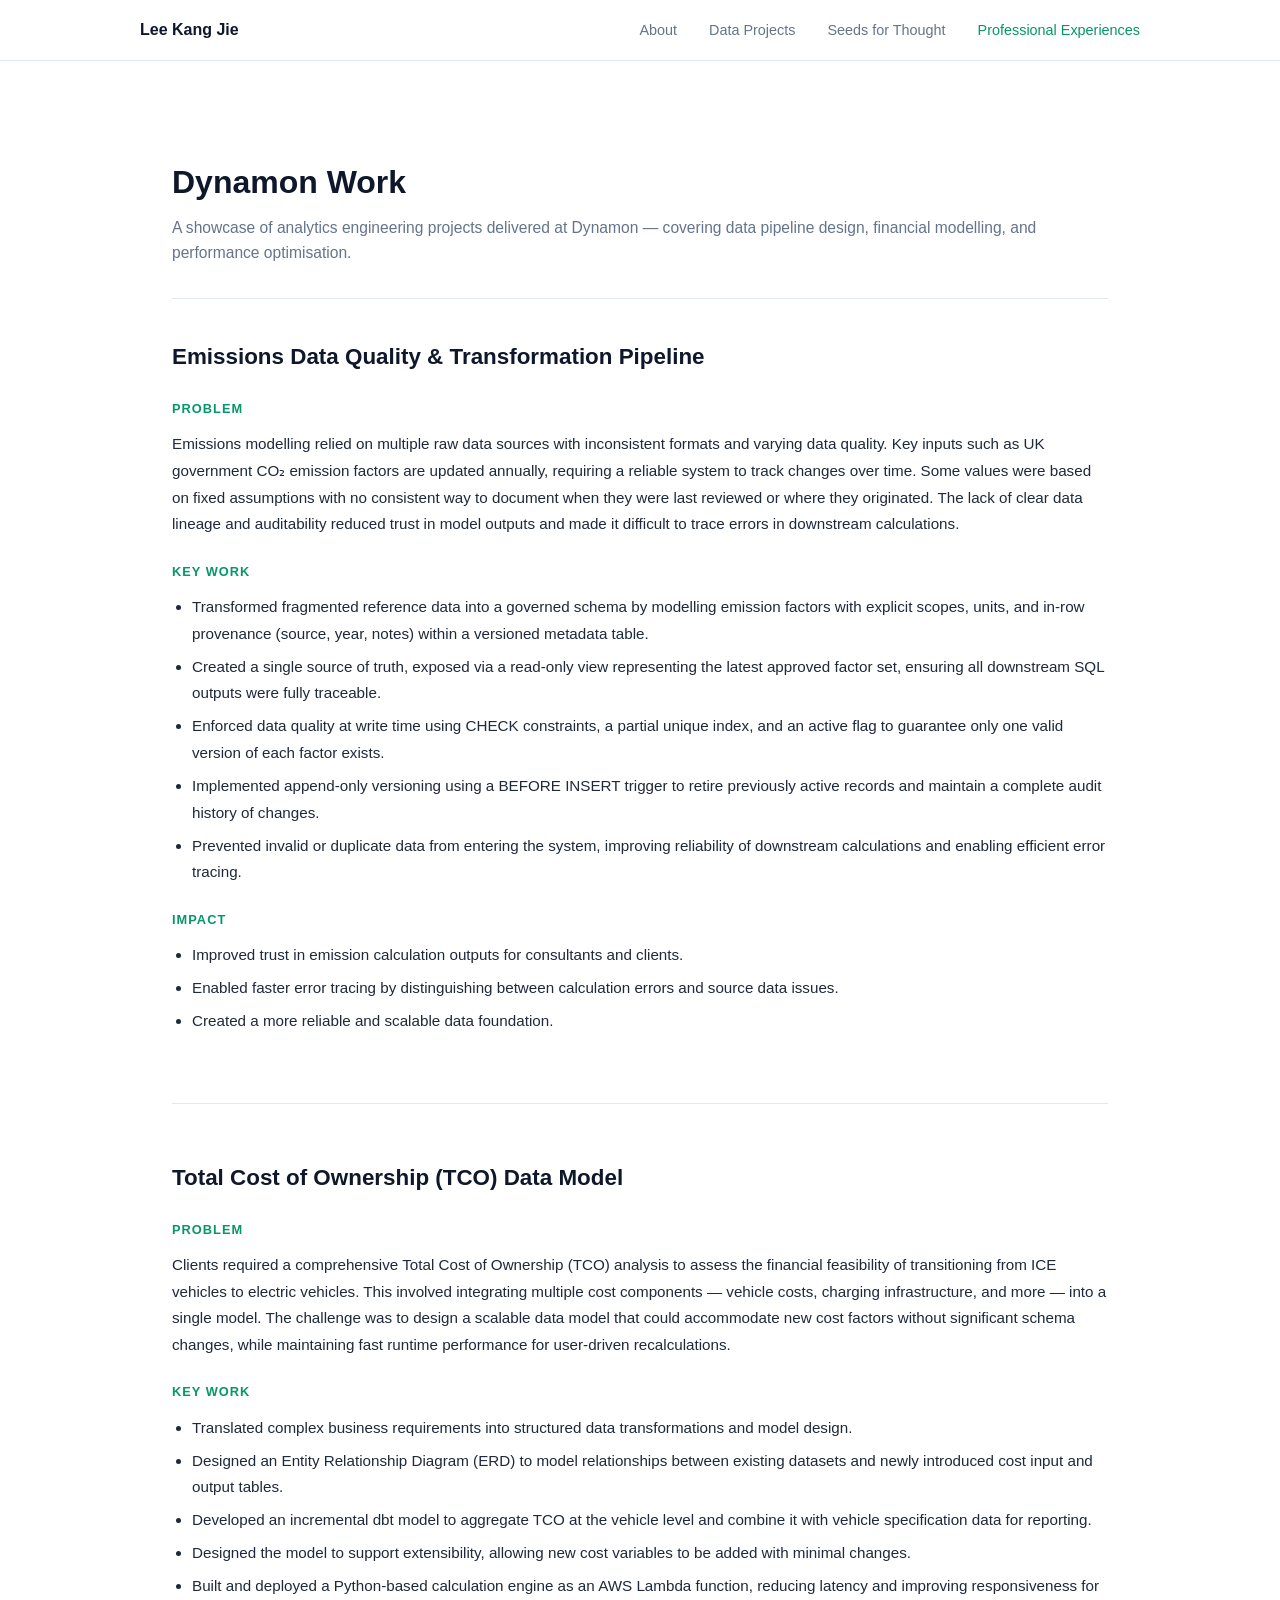
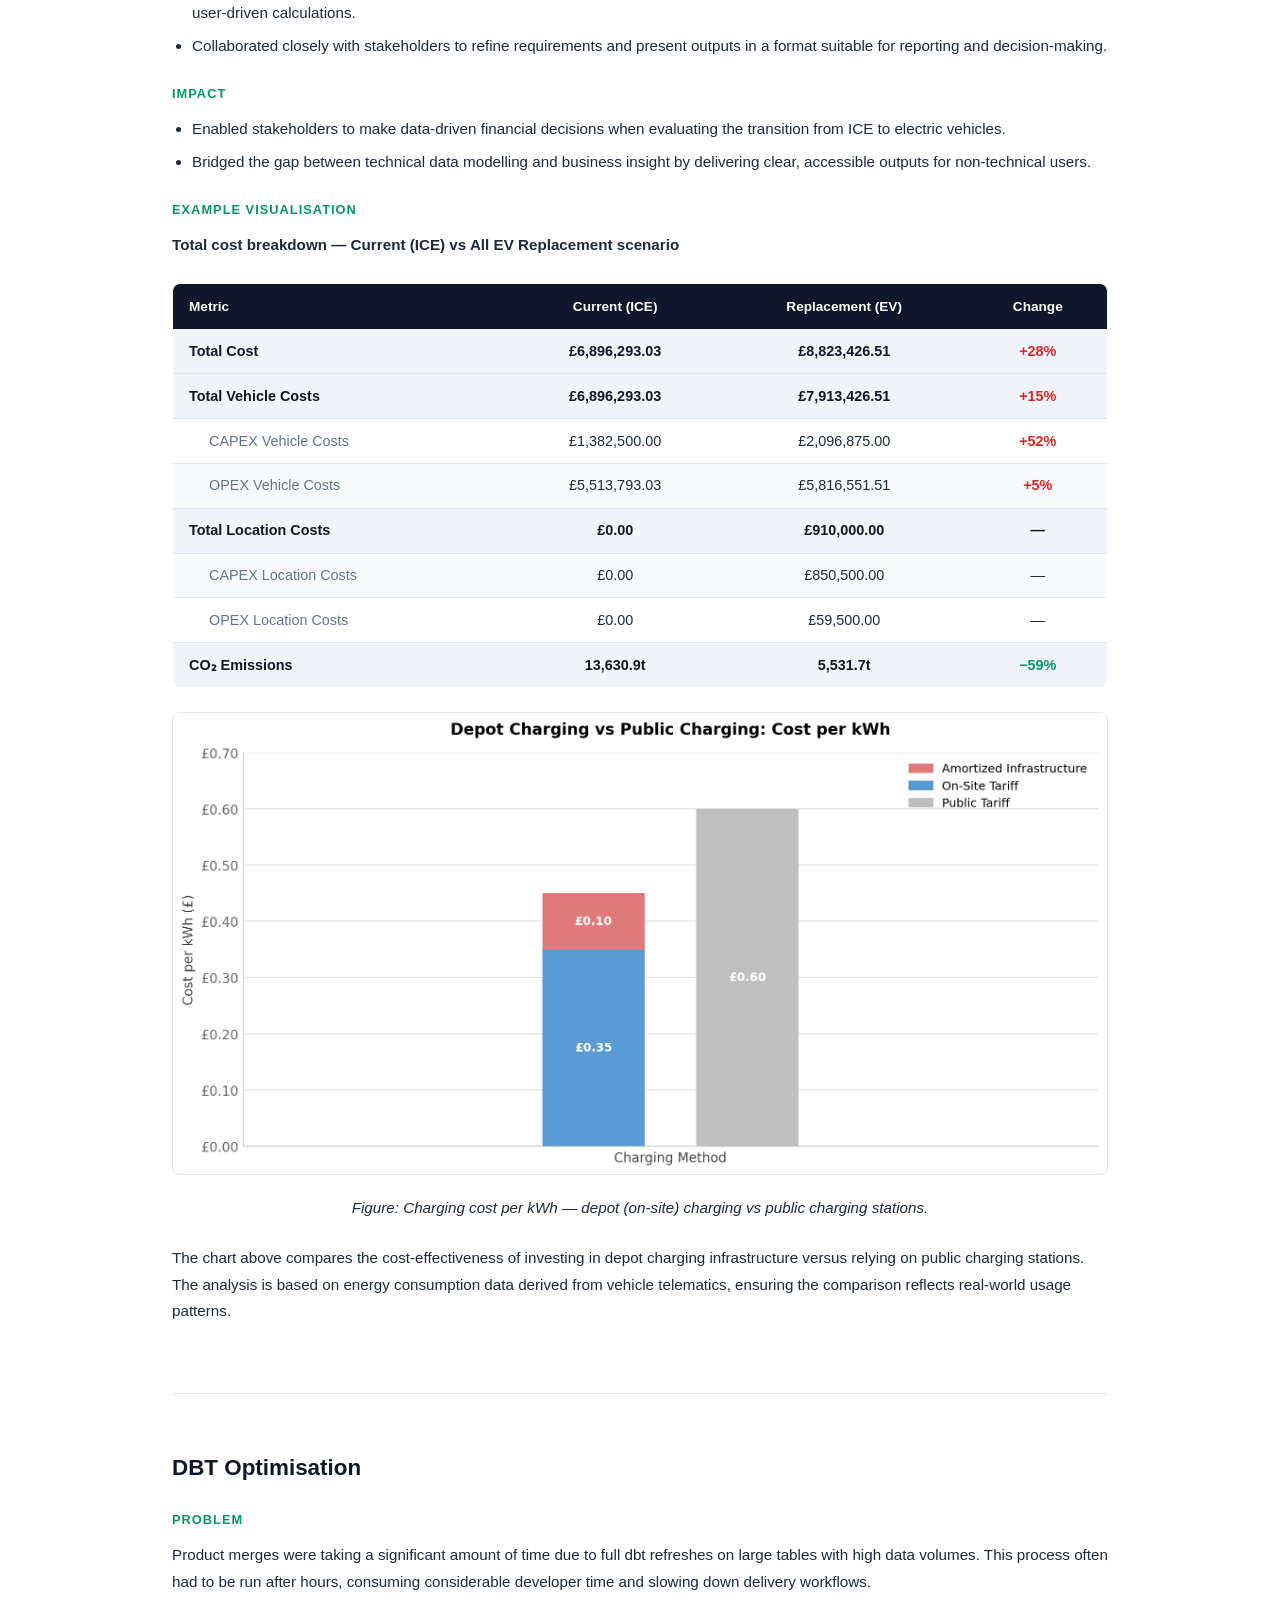
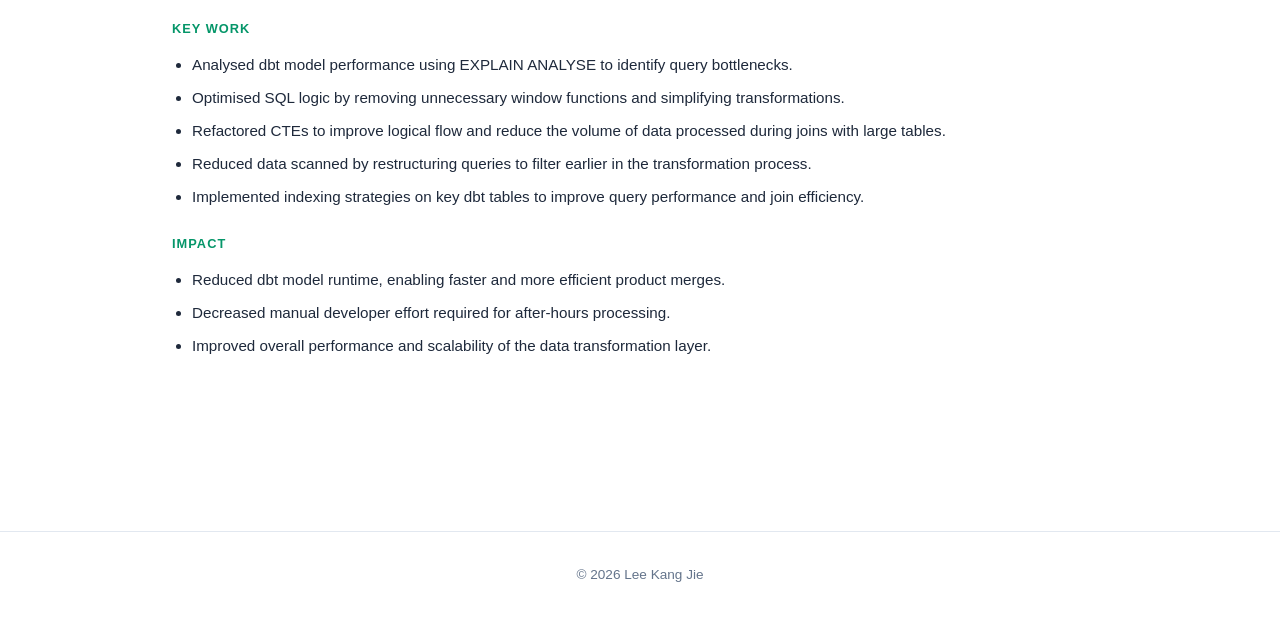
==== professional-experiences.html @ 72b9d4ec "MINOR: Modify page name to make it more direct" ====
<!DOCTYPE html>
<html lang="en">
<head>
  <meta charset="UTF-8" />
  <meta name="viewport" content="width=device-width, initial-scale=1.0" />
  <title>Dynamon Work — Lee Kang Jie</title>
  <link rel="stylesheet" href="style.css" />
</head>
<body>
  <nav>
    <div class="nav-inner">
      <a href="index.html" class="nav-logo">Lee Kang Jie</a>
      <ul class="nav-links">
        <li><a href="index.html">About</a></li>
        <li><a href="projects.html">Data Projects</a></li>
        <li><a href="volunteering.html">Seeds for Thought</a></li>
        <li><a href="professional-experiences.html" class="active">Professional Experiences</a></li>
      </ul>
    </div>
  </nav>

  <main>
    <div class="page-header">
      <h1>Dynamon Work</h1>
      <p>A showcase of analytics engineering projects delivered at Dynamon — covering data pipeline design, financial modelling, and performance optimisation.</p>
    </div>

    <!-- Project 1 -->
    <section class="project">
      <h2>Emissions Data Quality & Transformation Pipeline</h2>

      <h3>Problem</h3>
      <p>Emissions modelling relied on multiple raw data sources with inconsistent formats and varying data quality. Key inputs such as UK government CO₂ emission factors are updated annually, requiring a reliable system to track changes over time. Some values were based on fixed assumptions with no consistent way to document when they were last reviewed or where they originated. The lack of clear data lineage and auditability reduced trust in model outputs and made it difficult to trace errors in downstream calculations.</p>

      <h3>Key Work</h3>
      <ul>
        <li>Transformed fragmented reference data into a governed schema by modelling emission factors with explicit scopes, units, and in-row provenance (source, year, notes) within a versioned metadata table.</li>
        <li>Created a single source of truth, exposed via a read-only view representing the latest approved factor set, ensuring all downstream SQL outputs were fully traceable.</li>
        <li>Enforced data quality at write time using CHECK constraints, a partial unique index, and an active flag to guarantee only one valid version of each factor exists.</li>
        <li>Implemented append-only versioning using a BEFORE INSERT trigger to retire previously active records and maintain a complete audit history of changes.</li>
        <li>Prevented invalid or duplicate data from entering the system, improving reliability of downstream calculations and enabling efficient error tracing.</li>
      </ul>

      <h3>Impact</h3>
      <ul>
        <li>Improved trust in emission calculation outputs for consultants and clients.</li>
        <li>Enabled faster error tracing by distinguishing between calculation errors and source data issues.</li>
        <li>Created a more reliable and scalable data foundation.</li>
      </ul>
    </section>

    <!-- Project 2 -->
    <section class="project">
      <h2>Total Cost of Ownership (TCO) Data Model</h2>

      <h3>Problem</h3>
      <p>Clients required a comprehensive Total Cost of Ownership (TCO) analysis to assess the financial feasibility of transitioning from ICE vehicles to electric vehicles. This involved integrating multiple cost components — vehicle costs, charging infrastructure, and more — into a single model. The challenge was to design a scalable data model that could accommodate new cost factors without significant schema changes, while maintaining fast runtime performance for user-driven recalculations.</p>

      <h3>Key Work</h3>
      <ul>
        <li>Translated complex business requirements into structured data transformations and model design.</li>
        <li>Designed an Entity Relationship Diagram (ERD) to model relationships between existing datasets and newly introduced cost input and output tables.</li>
        <li>Developed an incremental dbt model to aggregate TCO at the vehicle level and combine it with vehicle specification data for reporting.</li>
        <li>Designed the model to support extensibility, allowing new cost variables to be added with minimal changes.</li>
        <li>Built and deployed a Python-based calculation engine as an AWS Lambda function, reducing latency and improving responsiveness for user-driven calculations.</li>
        <li>Collaborated closely with stakeholders to refine requirements and present outputs in a format suitable for reporting and decision-making.</li>
      </ul>

      <h3>Impact</h3>
      <ul>
        <li>Enabled stakeholders to make data-driven financial decisions when evaluating the transition from ICE to electric vehicles.</li>
        <li>Bridged the gap between technical data modelling and business insight by delivering clear, accessible outputs for non-technical users.</li>
      </ul>

      <h3>Example Visualisation</h3>
      <p><strong>Total cost breakdown — Current (ICE) vs All EV Replacement scenario</strong></p>

      <table class="tco-table">
        <thead>
          <tr>
            <th>Metric</th>
            <th>Current (ICE)</th>
            <th>Replacement (EV)</th>
            <th>Change</th>
          </tr>
        </thead>
        <tbody>
          <tr class="parent">
            <td>Total Cost</td>
            <td>£6,896,293.03</td>
            <td>£8,823,426.51</td>
            <td class="change-pos">+28%</td>
          </tr>
          <tr class="parent">
            <td>Total Vehicle Costs</td>
            <td>£6,896,293.03</td>
            <td>£7,913,426.51</td>
            <td class="change-pos">+15%</td>
          </tr>
          <tr>
            <td class="indent">CAPEX Vehicle Costs</td>
            <td>£1,382,500.00</td>
            <td>£2,096,875.00</td>
            <td class="change-pos">+52%</td>
          </tr>
          <tr>
            <td class="indent">OPEX Vehicle Costs</td>
            <td>£5,513,793.03</td>
            <td>£5,816,551.51</td>
            <td class="change-pos">+5%</td>
          </tr>
          <tr class="parent">
            <td>Total Location Costs</td>
            <td>£0.00</td>
            <td>£910,000.00</td>
            <td>—</td>
          </tr>
          <tr>
            <td class="indent">CAPEX Location Costs</td>
            <td>£0.00</td>
            <td>£850,500.00</td>
            <td>—</td>
          </tr>
          <tr>
            <td class="indent">OPEX Location Costs</td>
            <td>£0.00</td>
            <td>£59,500.00</td>
            <td>—</td>
          </tr>
          <tr class="parent">
            <td>CO₂ Emissions</td>
            <td>13,630.9t</td>
            <td>5,531.7t</td>
            <td class="change-neg">−59%</td>
          </tr>
        </tbody>
      </table>

      <div class="chart-container">
        <img src="assets/charging_chart.png" alt="Depot Charging vs Public Charging: Cost per kWh" />
        <p class="chart-caption">Figure: Charging cost per kWh — depot (on-site) charging vs public charging stations.</p>
      </div>

      <p>The chart above compares the cost-effectiveness of investing in depot charging infrastructure versus relying on public charging stations. The analysis is based on energy consumption data derived from vehicle telematics, ensuring the comparison reflects real-world usage patterns.</p>
    </section>

    <!-- Project 3 -->
    <section class="project">
      <h2>DBT Optimisation</h2>

      <h3>Problem</h3>
      <p>Product merges were taking a significant amount of time due to full dbt refreshes on large tables with high data volumes. This process often had to be run after hours, consuming considerable developer time and slowing down delivery workflows.</p>

      <h3>Key Work</h3>
      <ul>
        <li>Analysed dbt model performance using EXPLAIN ANALYSE to identify query bottlenecks.</li>
        <li>Optimised SQL logic by removing unnecessary window functions and simplifying transformations.</li>
        <li>Refactored CTEs to improve logical flow and reduce the volume of data processed during joins with large tables.</li>
        <li>Reduced data scanned by restructuring queries to filter earlier in the transformation process.</li>
        <li>Implemented indexing strategies on key dbt tables to improve query performance and join efficiency.</li>
      </ul>

      <h3>Impact</h3>
      <ul>
        <li>Reduced dbt model runtime, enabling faster and more efficient product merges.</li>
        <li>Decreased manual developer effort required for after-hours processing.</li>
        <li>Improved overall performance and scalability of the data transformation layer.</li>
      </ul>
    </section>
  </main>

  <footer>
    <p>© 2026 Lee Kang Jie</p>
  </footer>
</body>
</html>
---- style.css ----
:root {
  --primary: #0f172a;
  --accent: #059669;
  --text: #1e293b;
  --muted: #64748b;
  --bg: #ffffff;
  --bg-alt: #f8fafc;
  --border: #e2e8f0;
  --radius: 8px;
  --shadow: 0 1px 3px rgba(0,0,0,0.08), 0 1px 2px rgba(0,0,0,0.06);
  --shadow-md: 0 4px 6px rgba(0,0,0,0.07), 0 2px 4px rgba(0,0,0,0.06);
}

*, *::before, *::after { box-sizing: border-box; margin: 0; padding: 0; }

body {
  font-family: -apple-system, BlinkMacSystemFont, 'Segoe UI', Roboto, Oxygen, sans-serif;
  color: var(--text);
  background: var(--bg);
  line-height: 1.6;
}

/* Nav */
nav {
  position: sticky;
  top: 0;
  background: rgba(255,255,255,0.95);
  backdrop-filter: blur(8px);
  border-bottom: 1px solid var(--border);
  z-index: 100;
  padding: 0 2rem;
}

.nav-inner {
  max-width: 1000px;
  margin: 0 auto;
  display: flex;
  align-items: center;
  justify-content: space-between;
  height: 60px;
}

.nav-logo {
  font-weight: 700;
  font-size: 1rem;
  color: var(--primary);
  text-decoration: none;
}

.nav-links {
  display: flex;
  gap: 2rem;
  list-style: none;
}

.nav-links a {
  text-decoration: none;
  color: var(--muted);
  font-size: 0.9rem;
  font-weight: 500;
  transition: color 0.2s;
}

.nav-links a:hover,
.nav-links a.active {
  color: var(--accent);
}

/* Main */
main {
  max-width: 1000px;
  margin: 0 auto;
  padding: 3rem 2rem;
}

/* Hero */
.hero {
  padding: 5rem 0 3.5rem;
}

.hero-content {
  display: flex;
  align-items: center;
  justify-content: space-between;
  gap: 3rem;
}

.hero-text { flex: 1; }

.hero-photo {
  flex-shrink: 0;
}

.hero-photo img {
  width: 180px;
  height: 180px;
  border-radius: 50%;
  object-fit: cover;
  border: 3px solid var(--border);
  box-shadow: var(--shadow-md);
}

.hero-label {
  font-size: 0.85rem;
  font-weight: 600;
  color: var(--accent);
  text-transform: uppercase;
  letter-spacing: 0.08em;
  margin-bottom: 0.75rem;
}

.hero h1 {
  font-size: 3rem;
  font-weight: 800;
  color: var(--primary);
  line-height: 1.1;
  margin-bottom: 0.5rem;
}

.hero-subtitle {
  font-size: 1.2rem;
  color: var(--muted);
  margin-bottom: 2rem;
}

.hero-links {
  display: flex;
  gap: 1rem;
  flex-wrap: wrap;
}

/* Buttons */
.btn {
  display: inline-flex;
  align-items: center;
  gap: 0.5rem;
  padding: 0.6rem 1.25rem;
  border-radius: var(--radius);
  font-size: 0.9rem;
  font-weight: 600;
  text-decoration: none;
  transition: all 0.2s;
}

.btn-primary {
  background: var(--primary);
  color: white;
}

.btn-primary:hover { background: #1e293b; }

.btn-outline {
  border: 1.5px solid var(--border);
  color: var(--text);
  background: transparent;
}

.btn-outline:hover {
  border-color: var(--primary);
  color: var(--primary);
}

/* Sections */
.section { margin-bottom: 3rem; }

.section-title {
  font-size: 0.8rem;
  font-weight: 700;
  color: var(--primary);
  text-transform: uppercase;
  letter-spacing: 0.08em;
  margin-bottom: 1.25rem;
  padding-bottom: 0.5rem;
  border-bottom: 2px solid var(--accent);
  display: inline-block;
}

.bio p {
  color: var(--text);
  margin-bottom: 1rem;
  font-size: 0.975rem;
  line-height: 1.8;
}

/* Tags */
.tags {
  display: flex;
  flex-wrap: wrap;
  gap: 0.5rem;
}

.tag {
  background: var(--bg-alt);
  border: 1px solid var(--border);
  color: var(--text);
  font-size: 0.8rem;
  font-weight: 500;
  padding: 0.3rem 0.75rem;
  border-radius: 999px;
}

/* Tech stack marquee */
.marquee-wrapper {
  overflow: hidden;
  width: 100%;
  -webkit-mask-image: linear-gradient(to right, transparent, black 15%, black 85%, transparent);
  mask-image: linear-gradient(to right, transparent, black 15%, black 85%, transparent);
}

.marquee-track {
  display: flex;
  align-items: center;
  gap: 3.5rem;
  width: max-content;
  animation: marquee 18s linear infinite;
}

.marquee-wrapper:hover .marquee-track {
  animation-play-state: paused;
}

.marquee-track img {
  height: 44px;
  width: auto;
  object-fit: contain;
  flex-shrink: 0;
}

@keyframes marquee {
  from { transform: translateX(0); }
  to   { transform: translateX(-50%); }
}

/* Page header */
.page-header {
  padding: 3rem 0 2rem;
  border-bottom: 1px solid var(--border);
  margin-bottom: 2.5rem;
}

.page-header h1 {
  font-size: 2rem;
  font-weight: 800;
  color: var(--primary);
}

.page-header p {
  color: var(--muted);
  margin-top: 0.5rem;
  font-size: 0.975rem;
}

/* Project cards */
.card-grid {
  display: grid;
  grid-template-columns: repeat(auto-fill, minmax(280px, 1fr));
  gap: 1.5rem;
}

.card {
  background: var(--bg);
  border: 1px solid var(--border);
  border-radius: var(--radius);
  padding: 1.5rem;
  box-shadow: var(--shadow);
  transition: box-shadow 0.2s, transform 0.2s;
  display: flex;
  flex-direction: column;
}

.card:hover {
  box-shadow: var(--shadow-md);
  transform: translateY(-2px);
}

.card-title {
  font-size: 1.05rem;
  font-weight: 700;
  color: var(--primary);
  margin-bottom: 0.5rem;
}

.card-desc {
  font-size: 0.9rem;
  color: var(--muted);
  margin-bottom: 1rem;
  line-height: 1.6;
  flex: 1;
}

.card-footer {
  display: flex;
  align-items: center;
  justify-content: space-between;
  margin-top: 1rem;
}

/* Dynamon project sections */
.project {
  margin-bottom: 3.5rem;
  padding-bottom: 3.5rem;
  border-bottom: 1px solid var(--border);
}

.project:last-child { border-bottom: none; }

.project h2 {
  font-size: 1.4rem;
  font-weight: 700;
  color: var(--primary);
  margin-bottom: 1.5rem;
}

.project h3 {
  font-size: 0.8rem;
  font-weight: 700;
  text-transform: uppercase;
  letter-spacing: 0.08em;
  color: var(--accent);
  margin-bottom: 0.75rem;
  margin-top: 1.5rem;
}

.project p {
  font-size: 0.95rem;
  color: var(--text);
  line-height: 1.75;
  margin-bottom: 0.75rem;
}

.project ul {
  padding-left: 1.25rem;
  margin-bottom: 0.75rem;
}

.project ul li {
  font-size: 0.95rem;
  color: var(--text);
  line-height: 1.75;
  margin-bottom: 0.4rem;
}

/* TCO Table */
.tco-table {
  width: 100%;
  border-collapse: collapse;
  font-size: 0.9rem;
  margin: 1.5rem 0;
  border-radius: var(--radius);
  overflow: hidden;
  border: 1px solid var(--border);
}

.tco-table th {
  background: var(--primary);
  color: white;
  padding: 0.75rem 1rem;
  text-align: left;
  font-weight: 600;
  font-size: 0.85rem;
}

.tco-table th:not(:first-child) { text-align: center; }

.tco-table td {
  padding: 0.65rem 1rem;
  border-bottom: 1px solid var(--border);
}

.tco-table td:not(:first-child) { text-align: center; }

.tco-table tr:last-child td { border-bottom: none; }
.tco-table tr:nth-child(even) td { background: var(--bg-alt); }

.tco-table tr.parent td {
  font-weight: 700;
  color: var(--primary);
  background: #f1f5f9;
}

.tco-table .indent {
  padding-left: 2.25rem;
  color: var(--muted);
  font-weight: 400;
}

.tco-table tr td.change-pos,
.tco-table tr.parent td.change-pos { color: #dc2626; font-weight: 600; }
.tco-table tr td.change-neg,
.tco-table tr.parent td.change-neg { color: #059669; font-weight: 600; }

/* Chart */
.chart-container { margin: 1.5rem 0; }

.chart-container img {
  width: 100%;
  height: auto;
  border-radius: var(--radius);
  border: 1px solid var(--border);
}

.chart-caption {
  font-size: 0.85rem;
  color: var(--muted);
  text-align: center;
  margin-top: 0.75rem;
  font-style: italic;
}

/* Enactus section header with logo */
.enactus-header {
  display: flex;
  align-items: center;
  gap: 1.25rem;
  margin-bottom: 1.75rem;
}

.enactus-logo {
  height: 64px;
  width: auto;
  object-fit: contain;
  flex-shrink: 0;
}

.enactus-header h2 {
  margin-bottom: 0.25rem;
}

/* Photo grid (3-up) */
.photo-grid {
  display: grid;
  grid-template-columns: repeat(3, 1fr);
  gap: 0.75rem;
  margin: 1.25rem 0;
}

.photo-grid img {
  width: 100%;
  aspect-ratio: 4 / 3;
  object-fit: cover;
  border-radius: var(--radius);
  border: 1px solid var(--border);
}

/* 5-photo achievement grid: 3 on top, 2 on bottom centred */
.photo-grid-5 {
  display: grid;
  grid-template-columns: repeat(3, 1fr);
  gap: 0.75rem;
  margin: 1.25rem 0;
}

.photo-grid-5 img:nth-child(4) {
  grid-column: 1 / 2;
  margin-left: auto;
  width: 100%;
}

.photo-grid-5 img:nth-child(5) {
  grid-column: 2 / 3;
  width: 100%;
}

.photo-grid-5 img {
  width: 100%;
  aspect-ratio: 4 / 3;
  object-fit: cover;
  border-radius: var(--radius);
  border: 1px solid var(--border);
}

/* Achievement with photo alongside */
.achievement-with-photo {
  display: grid;
  grid-template-columns: 1fr auto;
  gap: 1rem;
  align-items: start;
  margin-bottom: 0.75rem;
}

.achievement-with-photo .achievement {
  margin-bottom: 0;
}

.achievement-photos {
  display: flex;
  flex-direction: column;
  gap: 0.4rem;
  flex-shrink: 0;
}

.achievement-photos img {
  width: 220px;
  height: 140px;
  object-fit: cover;
  border-radius: var(--radius);
  border: 1px solid var(--border);
}

@media (max-width: 640px) {
  .achievement-with-photo {
    grid-template-columns: 1fr;
  }
  .achievement-photos img {
    width: 100%;
    height: 180px;
  }
}

/* Volunteering stats */
.enactus-stats {
  display: grid;
  grid-template-columns: repeat(3, 1fr);
  gap: 1rem;
  margin: 1.5rem 0;
}

.stat-card {
  background: var(--bg-alt);
  border: 1px solid var(--border);
  border-radius: var(--radius);
  padding: 1.25rem;
  text-align: center;
}

.stat-number {
  font-size: 1.75rem;
  font-weight: 800;
  color: var(--accent);
}

.stat-label {
  font-size: 0.8rem;
  color: var(--muted);
  margin-top: 0.25rem;
  line-height: 1.4;
}

.achievement {
  background: var(--bg-alt);
  border-left: 3px solid var(--accent);
  padding: 1rem 1.25rem;
  margin-bottom: 0.75rem;
  border-radius: 0 var(--radius) var(--radius) 0;
}

.achievement-title {
  font-weight: 700;
  font-size: 0.95rem;
  color: var(--primary);
}

.achievement-desc {
  font-size: 0.875rem;
  color: var(--muted);
  margin-top: 0.25rem;
  line-height: 1.5;
}

/* Footer */
footer {
  border-top: 1px solid var(--border);
  padding: 2rem;
  text-align: center;
  color: var(--muted);
  font-size: 0.85rem;
}

/* Responsive */
@media (max-width: 640px) {
  .hero h1 { font-size: 2rem; }
  .hero-content { flex-direction: column-reverse; align-items: flex-start; gap: 1.5rem; }
  .hero-photo img { width: 120px; height: 120px; }
  .enactus-stats { grid-template-columns: 1fr; }
  .nav-links { gap: 1rem; }
  .nav-links a { font-size: 0.8rem; }
}
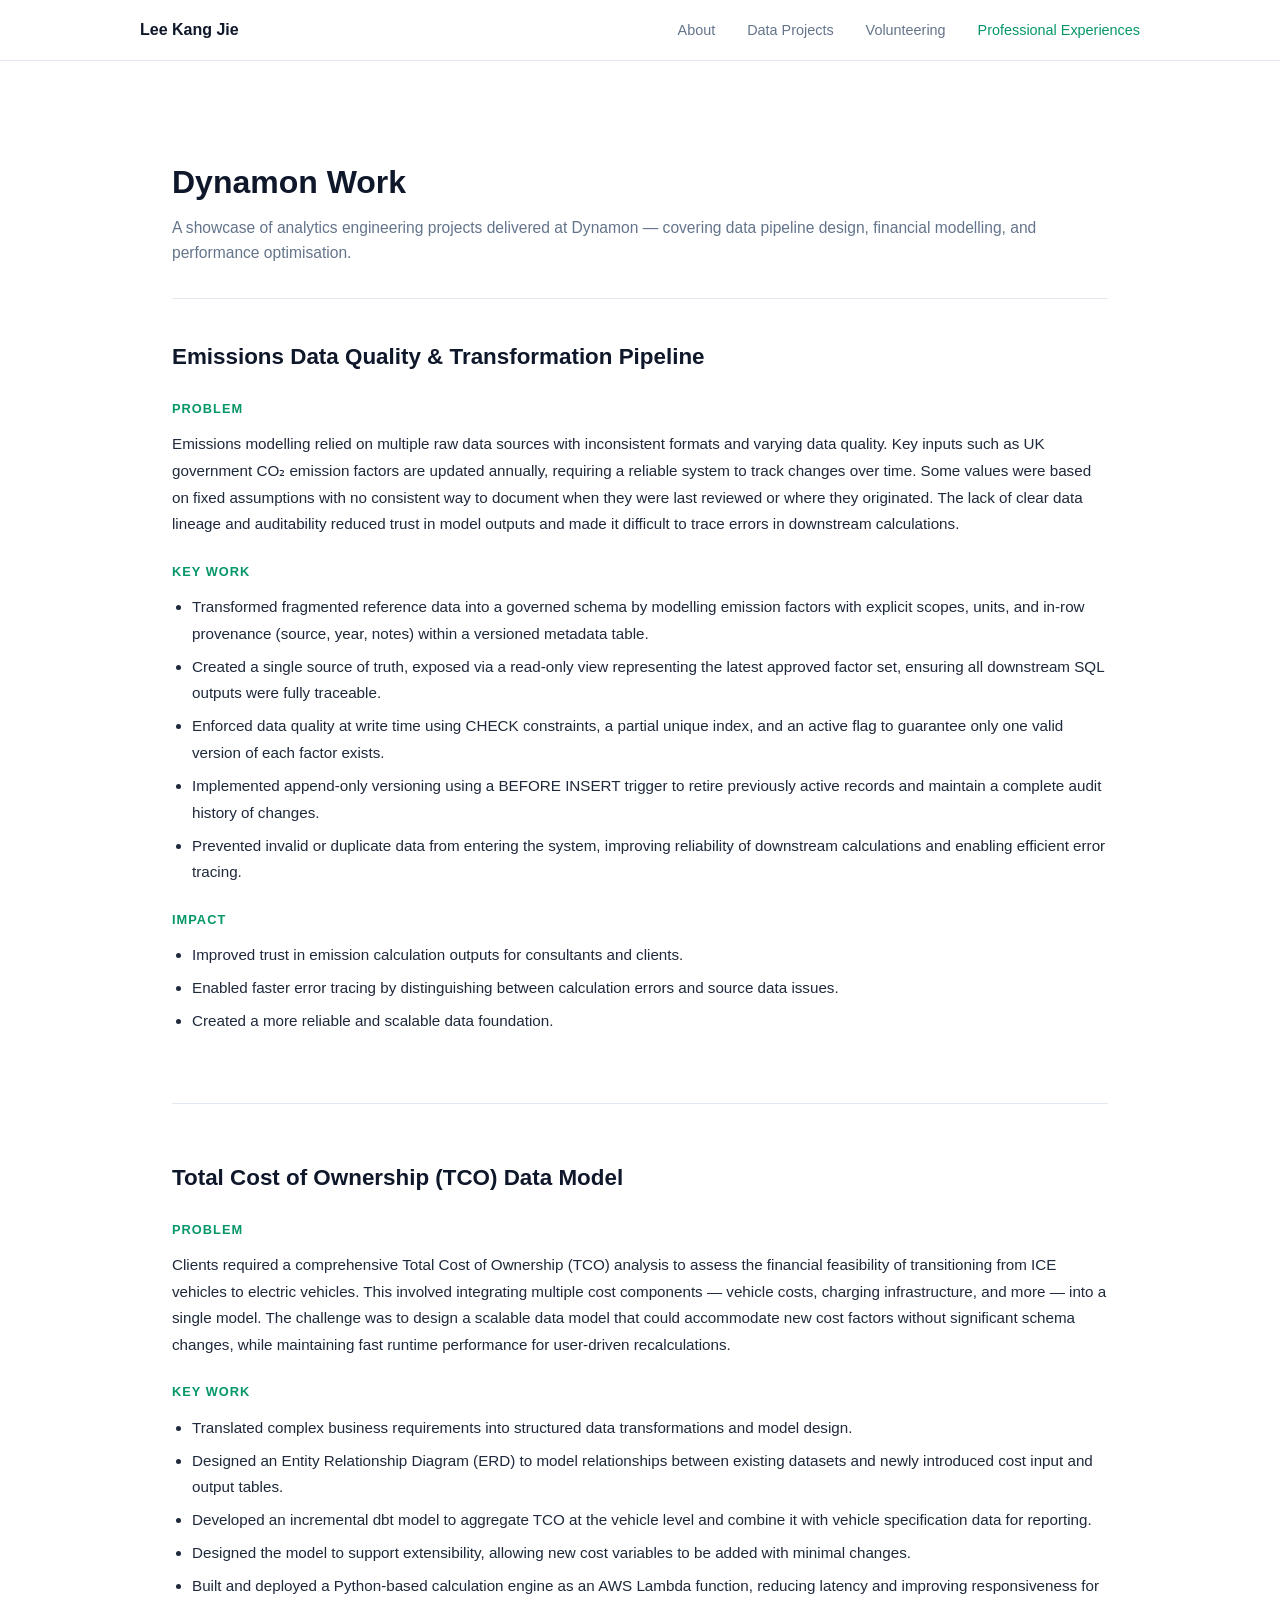
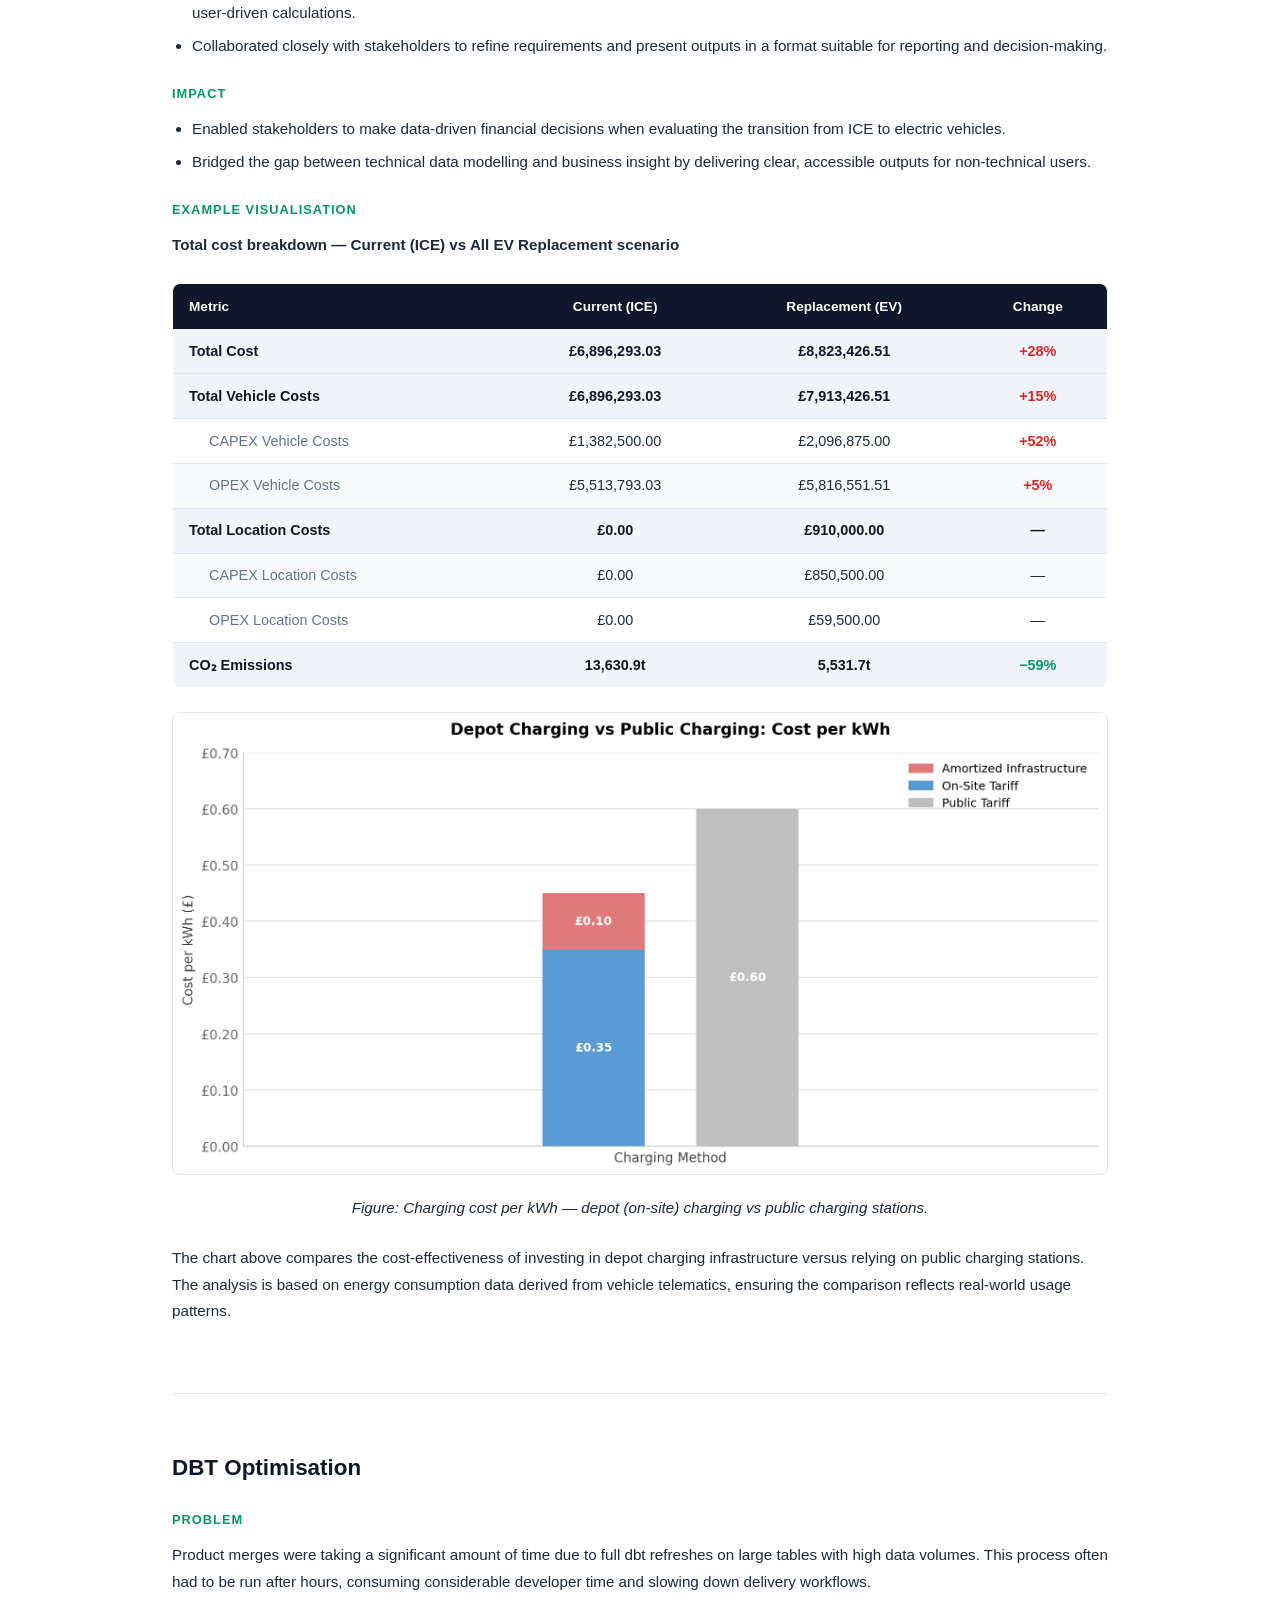
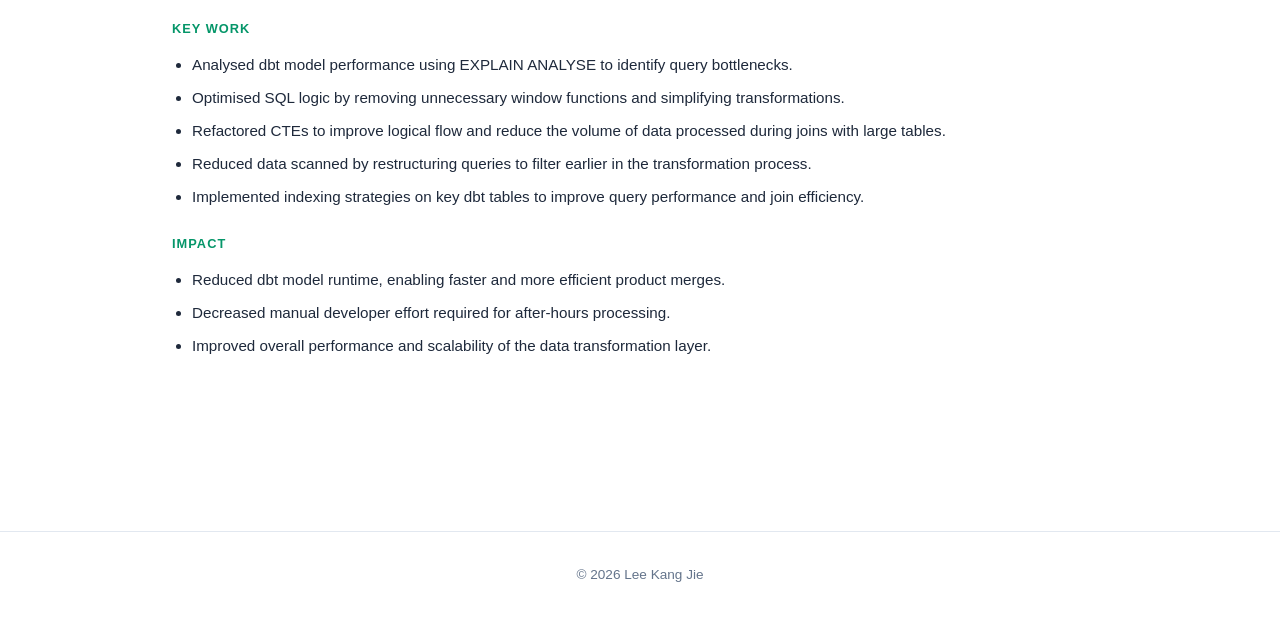
==== commit f4f892a9: "MINOR: Rename label from sft to volunteering across all pages" ====
--- a/professional-experiences.html
+++ b/professional-experiences.html
@@ -13,7 +13,7 @@
       <ul class="nav-links">
         <li><a href="index.html">About</a></li>
         <li><a href="projects.html">Data Projects</a></li>
-        <li><a href="volunteering.html">Seeds for Thought</a></li>
+        <li><a href="volunteering.html">Volunteering</a></li>
         <li><a href="professional-experiences.html" class="active">Professional Experiences</a></li>
       </ul>
     </div>
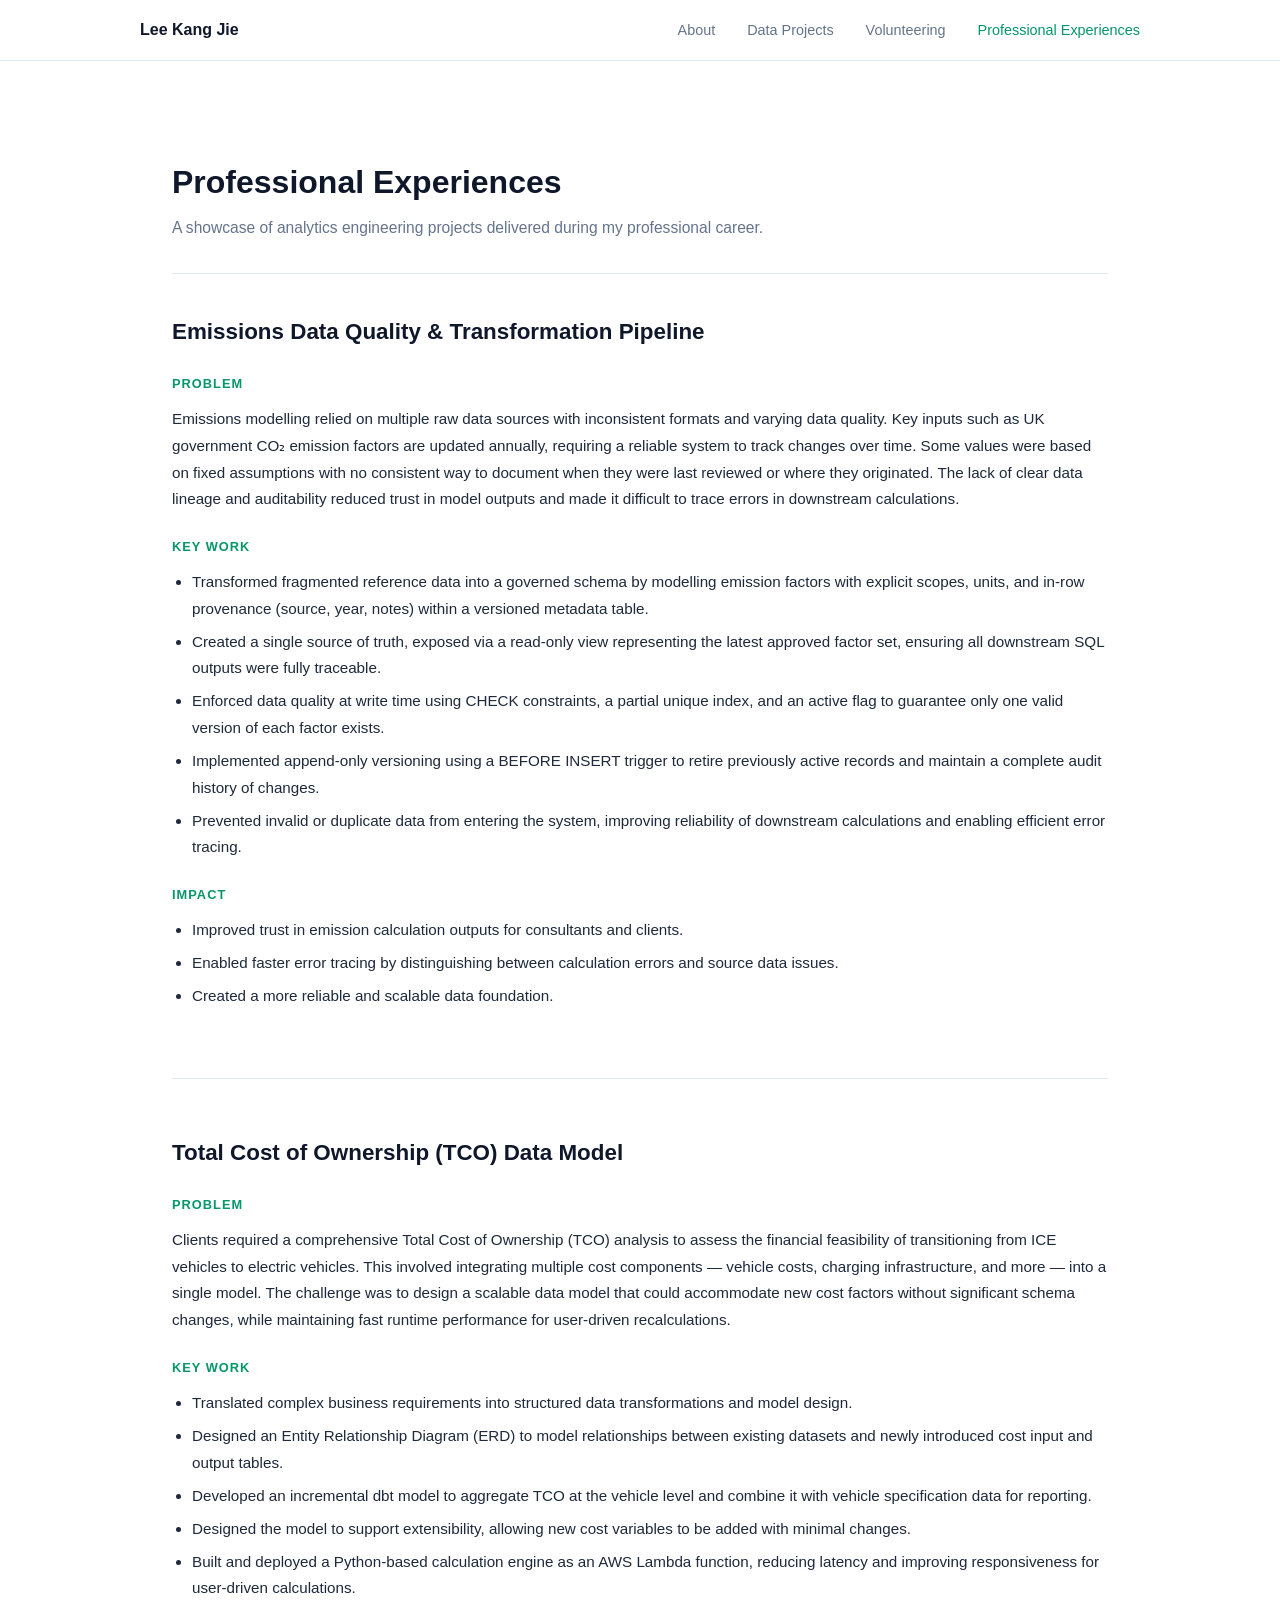
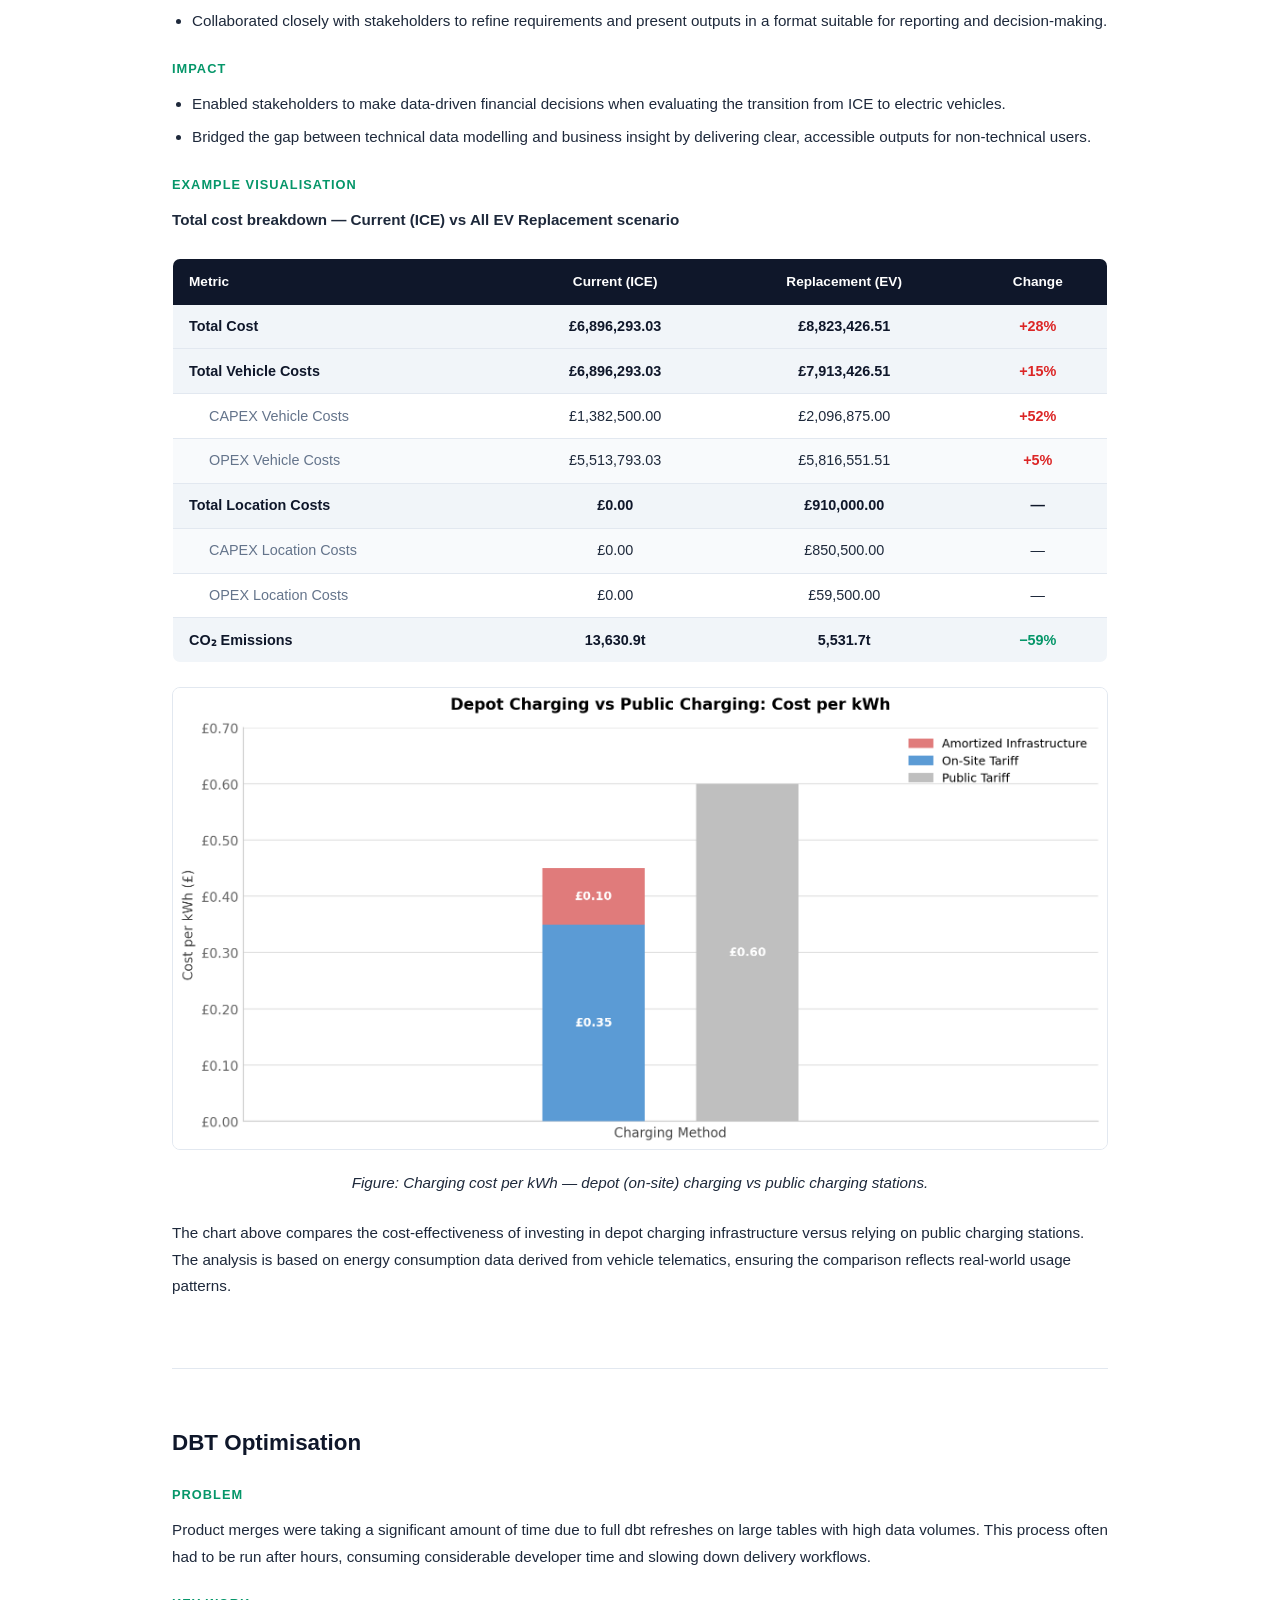
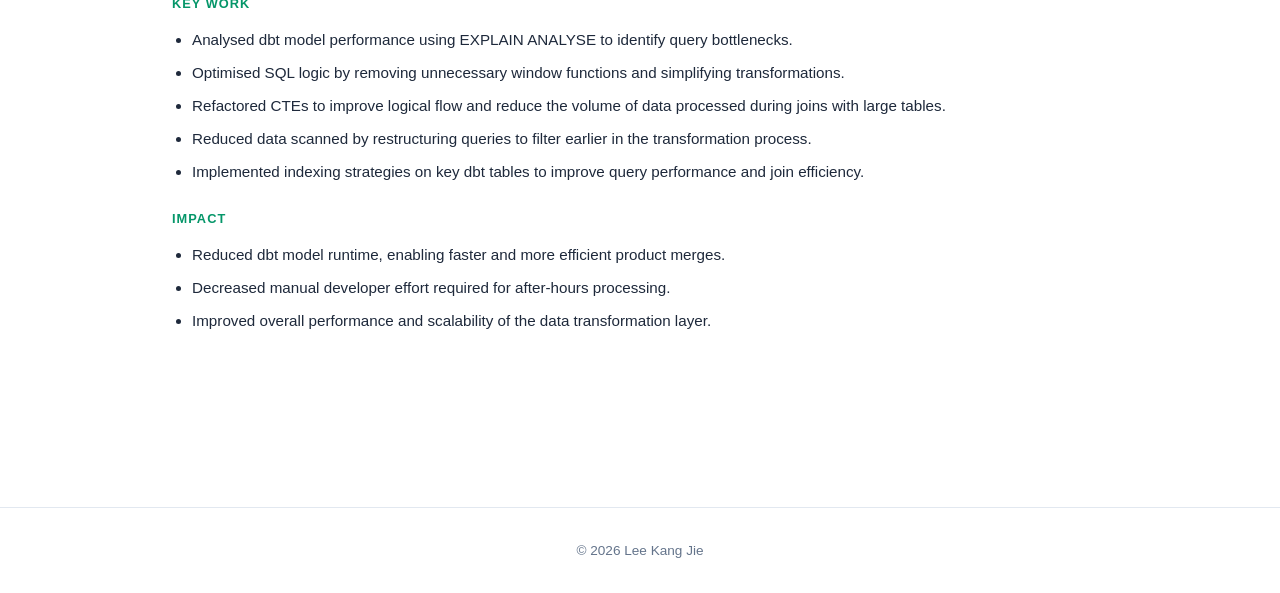
==== commit 5c9b98d3: "MINOR: Make description more concise in professional exp section" ====
--- a/professional-experiences.html
+++ b/professional-experiences.html
@@ -21,8 +21,8 @@
 
   <main>
     <div class="page-header">
-      <h1>Dynamon Work</h1>
-      <p>A showcase of analytics engineering projects delivered at Dynamon — covering data pipeline design, financial modelling, and performance optimisation.</p>
+      <h1>Professional Experiences</h1>
+      <p>A showcase of analytics engineering projects delivered during my professional career.</p>
     </div>
 
     <!-- Project 1 -->
